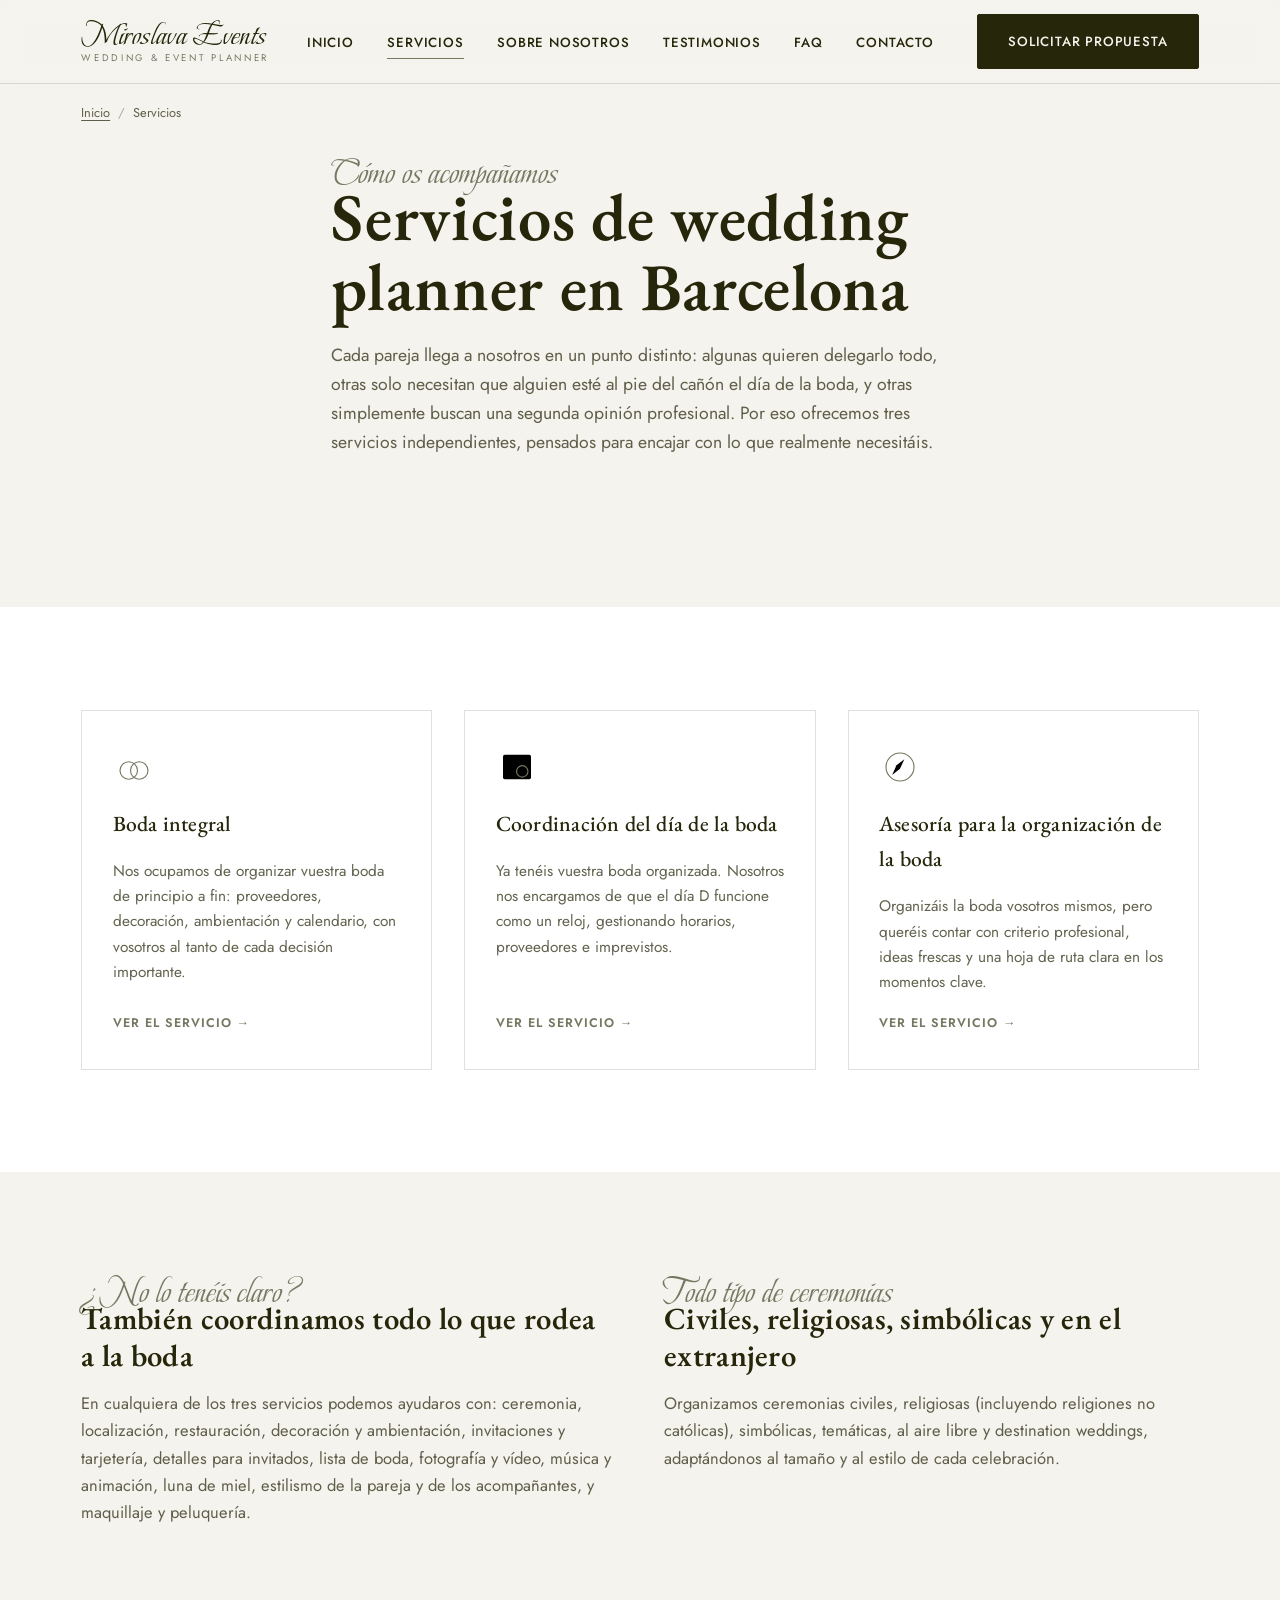
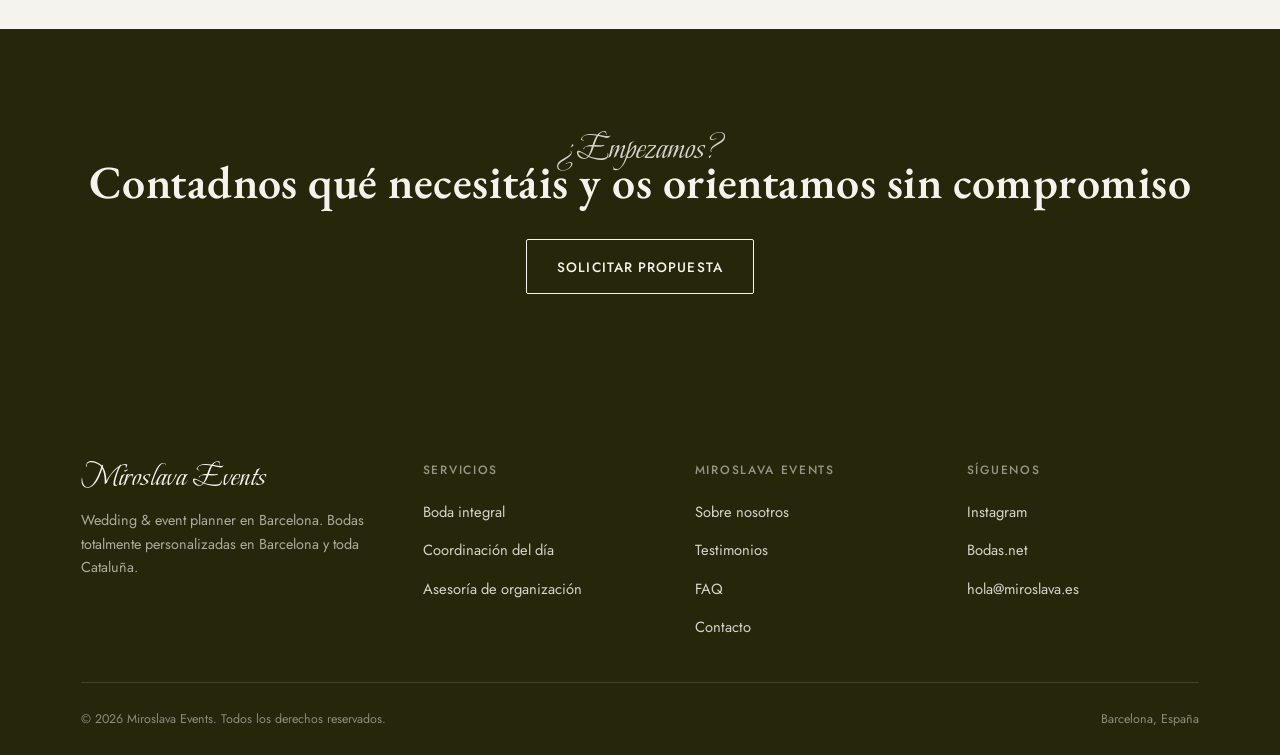
==== servicios/index.html @ 5ef37827 "Initial deploy: sync site files from private repo" ====
<!doctype html>
<html lang="es">
<head>
<meta charset="UTF-8">
<meta name="viewport" content="width=device-width, initial-scale=1">
<title>Servicios de Wedding Planner en Barcelona | Miroslava Events</title>
<meta name="description" content="Boda integral, coordinación del día de la boda y asesoría de organización. Descubre los tres servicios de wedding planner de Miroslava Events en Barcelona y Cataluña.">
<link rel="canonical" href="https://miroslava.es/servicios/">
<meta name="robots" content="index, follow, max-image-preview:large">

<meta property="og:type" content="website">
<meta property="og:site_name" content="Miroslava Events">
<meta property="og:title" content="Servicios de Wedding Planner en Barcelona | Miroslava Events">
<meta property="og:description" content="Boda integral, coordinación del día y asesoría de organización de bodas en Barcelona y Cataluña.">
<meta property="og:url" content="https://miroslava.es/servicios/">
<meta property="og:image" content="https://miroslava.es/assets/images/og-cover.jpg">
<meta property="og:locale" content="es_ES">
<meta name="twitter:card" content="summary_large_image">

<link rel="icon" href="/assets/images/favicon.svg" type="image/svg+xml">
<link rel="preconnect" href="https://fonts.googleapis.com">
<link rel="preconnect" href="https://fonts.gstatic.com" crossorigin>
<link href="https://fonts.googleapis.com/css2?family=EB+Garamond:ital,wght@0,400..800;1,400..800&family=Beau+Rivage&family=Jost:wght@400;500;600&display=swap" rel="stylesheet">
<link rel="stylesheet" href="/assets/css/style.css">

<script type="application/ld+json">
{
  "@context": "https://schema.org",
  "@type": "BreadcrumbList",
  "itemListElement": [
    {"@type": "ListItem", "position": 1, "name": "Inicio", "item": "https://miroslava.es/"},
    {"@type": "ListItem", "position": 2, "name": "Servicios", "item": "https://miroslava.es/servicios/"}
  ]
}
</script>
</head>
<body>
<a class="skip-link" href="#main">Saltar al contenido</a>

<header class="site-header">
  <div class="wrap">
    <a href="/" class="logo">Miroslava Events<small>Wedding &amp; Event Planner</small></a>
    <button class="nav-toggle" aria-expanded="false" aria-controls="main-nav" aria-label="Abrir menú"><span></span></button>
    <nav class="main-nav" id="main-nav" aria-label="Navegación principal">
      <ul>
        <li><a href="/">Inicio</a></li>
        <li class="has-dropdown">
          <a href="/servicios/" aria-current="page">Servicios</a>
          <div class="dropdown">
            <a href="/servicios/boda-integral.html">Boda integral</a>
            <a href="/servicios/coordinacion-dia-boda.html">Coordinación del día</a>
            <a href="/servicios/asesoria-organizacion-boda.html">Asesoría de organización</a>
          </div>
        </li>
        <li><a href="/#sobre-nosotros">Sobre nosotros</a></li>
        <li><a href="/#testimonios">Testimonios</a></li>
        <li><a href="/#faq">FAQ</a></li>
        <li><a href="/#contacto">Contacto</a></li>
        <li class="nav-cta"><a href="/#contacto" class="btn btn-primary">Solicitar propuesta</a></li>
      </ul>
    </nav>
  </div>
</header>

<nav class="breadcrumbs wrap" aria-label="Miga de pan">
  <a href="/">Inicio</a><span class="sep">/</span><span>Servicios</span>
</nav>

<main id="main">
  <section style="padding-top:1rem;">
    <div class="wrap section-head reveal">
      <span class="kicker">Cómo os acompañamos</span>
      <h1 class="heading-xl">Servicios de wedding planner en Barcelona</h1>
      <p class="lede" style="margin-top:1.2rem;">Cada pareja llega a nosotros en un punto distinto: algunas quieren delegarlo todo, otras solo necesitan que alguien esté al pie del cañón el día de la boda, y otras simplemente buscan una segunda opinión profesional. Por eso ofrecemos tres servicios independientes, pensados para encajar con lo que realmente necesitáis.</p>
    </div>
  </section>

  <section class="section-alt">
    <div class="wrap services-grid">
      <article class="service-card reveal">
        <svg class="icon" viewBox="0 0 48 48" aria-hidden="true"><circle cx="18" cy="28" r="10"/><circle cx="30" cy="28" r="10"/></svg>
        <h3>Boda integral</h3>
        <p>Nos ocupamos de organizar vuestra boda de principio a fin: proveedores, decoración, ambientación y calendario, con vosotros al tanto de cada decisión importante.</p>
        <a class="more" href="/servicios/boda-integral.html">Ver el servicio</a>
      </article>
      <article class="service-card reveal">
        <svg class="icon" viewBox="0 0 48 48" aria-hidden="true"><rect x="8" y="10" width="32" height="28" rx="2"/><line x1="8" y1="18" x2="40" y2="18"/><line x1="16" y1="6" x2="16" y2="14"/><line x1="32" y1="6" x2="32" y2="14"/><circle cx="30" cy="29" r="6.5"/><line x1="30" y1="25.5" x2="30" y2="29"/><line x1="30" y1="29" x2="32.5" y2="30.5"/></svg>
        <h3>Coordinación del día de la boda</h3>
        <p>Ya tenéis vuestra boda organizada. Nosotros nos encargamos de que el día D funcione como un reloj, gestionando horarios, proveedores e imprevistos.</p>
        <a class="more" href="/servicios/coordinacion-dia-boda.html">Ver el servicio</a>
      </article>
      <article class="service-card reveal">
        <svg class="icon" viewBox="0 0 48 48" aria-hidden="true"><circle cx="24" cy="24" r="16"/><polygon points="29,15 20,22 15,33 24,26"/></svg>
        <h3>Asesoría para la organización de la boda</h3>
        <p>Organizáis la boda vosotros mismos, pero queréis contar con criterio profesional, ideas frescas y una hoja de ruta clara en los momentos clave.</p>
        <a class="more" href="/servicios/asesoria-organizacion-boda.html">Ver el servicio</a>
      </article>
    </div>
  </section>

  <section>
    <div class="wrap two-col">
      <div class="reveal">
        <span class="kicker">¿No lo tenéis claro?</span>
        <h2 class="heading-md">También coordinamos todo lo que rodea a la boda</h2>
        <p style="margin-top:1rem; color:var(--c-drab-70);">En cualquiera de los tres servicios podemos ayudaros con: ceremonia, localización, restauración, decoración y ambientación, invitaciones y tarjetería, detalles para invitados, lista de boda, fotografía y vídeo, música y animación, luna de miel, estilismo de la pareja y de los acompañantes, y maquillaje y peluquería.</p>
      </div>
      <div class="reveal">
        <span class="kicker">Todo tipo de ceremonias</span>
        <h2 class="heading-md">Civiles, religiosas, simbólicas y en el extranjero</h2>
        <p style="margin-top:1rem; color:var(--c-drab-70);">Organizamos ceremonias civiles, religiosas (incluyendo religiones no católicas), simbólicas, temáticas, al aire libre y destination weddings, adaptándonos al tamaño y al estilo de cada celebración.</p>
      </div>
    </div>
  </section>

  <section class="section-dark center-cta">
    <div class="wrap">
      <span class="kicker" style="color:var(--c-timberwolf);">¿Empezamos?</span>
      <h2 class="heading-lg">Contadnos qué necesitáis y os orientamos sin compromiso</h2>
      <div style="margin-top:2rem;"><a class="btn btn-on-dark" href="/#contacto">Solicitar propuesta</a></div>
    </div>
  </section>
</main>

<footer class="site-footer">
  <div class="wrap">
    <div class="footer-grid">
      <div>
        <a href="/" class="logo">Miroslava Events</a>
        <p>Wedding &amp; event planner en Barcelona. Bodas totalmente personalizadas en Barcelona y toda Cataluña.</p>
      </div>
      <div class="footer-col">
        <h4>Servicios</h4>
        <ul>
          <li><a href="/servicios/boda-integral.html">Boda integral</a></li>
          <li><a href="/servicios/coordinacion-dia-boda.html">Coordinación del día</a></li>
          <li><a href="/servicios/asesoria-organizacion-boda.html">Asesoría de organización</a></li>
        </ul>
      </div>
      <div class="footer-col">
        <h4>Miroslava Events</h4>
        <ul>
          <li><a href="/#sobre-nosotros">Sobre nosotros</a></li>
          <li><a href="/#testimonios">Testimonios</a></li>
          <li><a href="/#faq">FAQ</a></li>
          <li><a href="/#contacto">Contacto</a></li>
        </ul>
      </div>
      <div class="footer-col">
        <h4>Síguenos</h4>
        <ul>
          <li><a href="https://www.instagram.com/miroslavaevents/" target="_blank" rel="noopener noreferrer">Instagram</a></li>
          <li><a href="https://www.bodas.net/organizacion-bodas/miroslava-events--e266155" target="_blank" rel="noopener noreferrer">Bodas.net</a></li>
          <li><a href="mailto:hola@miroslava.es">hola@miroslava.es</a></li>
        </ul>
      </div>
    </div>
    <div class="footer-bottom">
      <span>© <span data-year></span> Miroslava Events. Todos los derechos reservados.</span>
      <span>Barcelona, España</span>
    </div>
  </div>
</footer>

<script src="/assets/js/main.js"></script>
</body>
</html>
---- assets/css/style.css ----
/* ==========================================================================
   MIROSLAVA EVENTS — Design System
   Display: EB Garamond  |  Script accent: Beau Rivage  |  Body: Jost
   Palette: Isabelline / Timberwolf / Moss Green / Drab Dark Brown
   ========================================================================== */

:root{
  /* --- Brand palette (from official brand guidelines) --- */
  --c-isabelline: #F5F3EE;
  --c-timberwolf: #D6D4D0;
  --c-moss: #929376;
  --c-moss-dark: #767861;
  --c-drab: #25260A;
  --c-white: #FFFFFF;

  /* --- Derived tones --- */
  --c-moss-10: rgba(146,147,118,0.10);
  --c-moss-18: rgba(146,147,118,0.18);
  --c-moss-35: rgba(146,147,118,0.35);
  --c-drab-70: rgba(37,38,10,0.72);
  --c-drab-40: rgba(37,38,10,0.45);
  --c-line: rgba(37,38,10,0.14);

  /* --- Type --- */
  --f-display: "EB Garamond", serif;
  --f-script: "Beau Rivage", "Brush Script MT", cursive;
  --f-body: "Jost", "Helvetica Neue", Arial, sans-serif;

  /* --- Layout --- */
  --maxw: 1220px;
  --pad: clamp(1.25rem, 4vw, 3.5rem);
  --radius: 2px;

  /* --- Motion --- */
  --ease: cubic-bezier(.4,0,.2,1);
}

@media (prefers-reduced-motion: reduce){
  *{ animation-duration: 0.001ms !important; animation-iteration-count: 1 !important; transition-duration: 0.001ms !important; scroll-behavior: auto !important; }
}

*, *::before, *::after{ box-sizing: border-box; }
html{ scroll-behavior: smooth; }
body{
  margin:0;
  background: var(--c-isabelline);
  color: var(--c-drab);
  font-family: var(--f-body);
  font-size: 16.5px;
  line-height: 1.65;
  -webkit-font-smoothing: antialiased;
  text-rendering: optimizeLegibility;
}
img{ max-width:100%; display:block; }
a{ color: inherit; text-decoration: none; }
ul{ margin:0; padding:0; list-style:none; }
h1,h2,h3,h4{ margin:0; font-family: var(--f-display); font-weight: 500; letter-spacing: 0.01em; color: var(--c-drab); }
p{ margin:0; }
button{ font-family: inherit; cursor:pointer; }

a:focus-visible,
button:focus-visible,
input:focus-visible,
textarea:focus-visible,
summary:focus-visible{
  outline: 2px solid var(--c-drab);
  outline-offset: 3px;
}

.wrap{ max-width: var(--maxw); margin-inline:auto; padding-inline: var(--pad); }
.sr-only{
  position:absolute; width:1px;height:1px; padding:0; margin:-1px;
  overflow:hidden; clip:rect(0,0,0,0); white-space:nowrap; border:0;
}

/* ---------- Signature heading pattern (from brand guidelines) ---------- *
   small script "overline" word sitting above a large serif headline —
   mirrors the "Our / ETHOS" treatment in Miroslava's own brand book.     */
.kicker{
  display:block;
  font-family: var(--f-script);
  font-size: clamp(1.6rem, 3vw, 2.2rem);
  color: var(--c-moss-dark);
  margin-bottom: -0.6rem;
  line-height: 1;
}
.heading-xl{ font-size: clamp(2.4rem, 5.2vw, 4.4rem); line-height: 1.05; font-weight: 600; }
.heading-lg{ font-size: clamp(2rem, 3.6vw, 3rem); line-height: 1.1; font-weight: 600; }
.heading-md{ font-size: clamp(1.5rem, 2.4vw, 2rem); line-height: 1.2; font-weight: 600; }
.eyebrow{
  font-family: var(--f-body);
  font-size: 0.72rem;
  letter-spacing: 0.22em;
  text-transform: uppercase;
  color: var(--c-moss-dark);
  font-weight: 500;
}
.lede{ font-size: 1.1rem; color: var(--c-drab-70); max-width: 46em; }

/* ---------- Botanical line-art divider (original artwork, brand motif) --- */
.sprig{ display:block; margin: 1.75rem auto; opacity:0.8; }
.sprig path{ fill:none; stroke: var(--c-moss); stroke-width: 1.1; stroke-linecap: round; }
.sprig.left{ margin-left:0; }

hr.rule{ border:0; border-top: 1px solid var(--c-line); margin: 3rem 0; }

/* ---------- Buttons ---------- */
.btn{
  display:inline-flex; align-items:center; gap:.55rem;
  padding: 0.95rem 1.9rem;
  font-size: 0.85rem;
  letter-spacing: 0.08em;
  text-transform: uppercase;
  font-weight: 500;
  border-radius: var(--radius);
  border: 1px solid var(--c-drab);
  transition: background-color .25s var(--ease), color .25s var(--ease), border-color .25s var(--ease), transform .2s var(--ease);
  white-space: nowrap;
}
.btn-primary{ background: var(--c-drab); color: var(--c-isabelline); }
.btn-primary:hover{ background: var(--c-moss-dark); border-color: var(--c-moss-dark); transform: translateY(-1px); }
.btn-ghost{ background: transparent; color: var(--c-drab); }
.btn-ghost:hover{ background: var(--c-drab); color: var(--c-isabelline); transform: translateY(-1px); }
.btn-on-dark{ border-color: var(--c-isabelline); color: var(--c-isabelline); }
.btn-on-dark:hover{ background: var(--c-isabelline); color: var(--c-drab); }
.btn[aria-disabled="true"]{ opacity:.5; pointer-events:none; }

/* ==========================================================================
   HEADER / NAV
   ========================================================================== */
.site-header{
  position: sticky; top:0; z-index: 100;
  background: rgba(245,243,238,0.92);
  backdrop-filter: saturate(140%) blur(8px);
  border-bottom: 1px solid var(--c-line);
}
.site-header .wrap{
  display:flex; align-items:center; justify-content:space-between;
  padding-block: 0.9rem;
}
.logo{
  font-family: var(--f-script);
  font-size: 2rem;
  line-height: 1;
  color: var(--c-drab);
  letter-spacing: 0.01em;
}
.logo small{
  display:block;
  font-family: var(--f-body);
  font-size: 0.6rem;
  letter-spacing: 0.28em;
  text-transform: uppercase;
  color: var(--c-moss-dark);
  margin-top: 0.15rem;
}
.nav-toggle{
  display:none;
  background:none; border:none; width:44px; height:44px;
  position:relative;
}
.nav-toggle span, .nav-toggle span::before, .nav-toggle span::after{
  content:""; position:absolute; left:11px; right:11px; height:1.5px; background: var(--c-drab);
  transition: transform .25s var(--ease), opacity .25s var(--ease);
}
.nav-toggle span{ top:21px; }
.nav-toggle span::before{ top:-7px; }
.nav-toggle span::after{ top:7px; }
.nav-toggle[aria-expanded="true"] span{ background:transparent; }
.nav-toggle[aria-expanded="true"] span::before{ transform: translateY(7px) rotate(45deg); }
.nav-toggle[aria-expanded="true"] span::after{ transform: translateY(-7px) rotate(-45deg); }

.main-nav ul{ display:flex; align-items:center; gap: 2.1rem; }
.main-nav a{
  font-size: 0.83rem; letter-spacing: 0.06em; text-transform: uppercase;
  font-weight: 500; position:relative; padding: 0.3rem 0;
}
.main-nav a::after{
  content:""; position:absolute; left:0; bottom:-2px; width:0; height:1px;
  background: var(--c-moss-dark); transition: width .25s var(--ease);
}
.main-nav a:hover::after, .main-nav a[aria-current="page"]::after{ width:100%; }
.main-nav .has-dropdown{ position:relative; }
.main-nav .dropdown{
  position:absolute; top:calc(100% + 1.1rem); left:50%; transform:translateX(-50%);
  background: var(--c-white); border:1px solid var(--c-line); min-width:230px;
  padding: 0.5rem; box-shadow: 0 18px 40px rgba(37,38,10,0.08);
  opacity:0; visibility:hidden; translate: 0 6px;
  transition: opacity .2s var(--ease), translate .2s var(--ease), visibility .2s;
}
.main-nav .has-dropdown:hover .dropdown,
.main-nav .has-dropdown:focus-within .dropdown{ opacity:1; visibility:visible; translate:0 0; }
.dropdown a{ display:block; padding: 0.6rem 0.8rem; text-transform:none; letter-spacing:0.01em; font-size:0.85rem; }
.dropdown a:hover{ background: var(--c-moss-10); }
.dropdown a::after{ display:none; }
.nav-cta{ margin-left: 0.6rem; }
.nav-cta a.btn{
  /* .main-nav a tiene mayor especificidad (clase+etiqueta) que .btn (solo clase)
     y le recortaba el padding a 0.3rem 0; se restaura aquí el padding estándar
     de la sección 7.1 de la guía de diseño. */
  padding: 0.95rem 1.9rem;
}

@media (max-width: 900px){
  .nav-toggle{ display:block; }
  /* backdrop-filter en .site-header crea un containing block nuevo para sus
     descendientes position:fixed (spec CSS): sin esto, .main-nav pasa a
     posicionarse contra la caja del header en vez de contra el viewport,
     y el panel de menú móvil deja de cubrir la pantalla completa. Se retira
     solo mientras el menú está abierto; el panel ya tapa todo el contenido
     de debajo, así que no hay salto visual perceptible. */
  .site-header:has(.main-nav[data-open="true"]){ backdrop-filter: none; }
  .main-nav{
    position:fixed; inset: 68px 0 0 0; background: var(--c-isabelline);
    transform: translateX(100%); transition: transform .35s var(--ease);
    overflow-y:auto; padding: 2rem var(--pad);
  }
  .main-nav[data-open="true"]{ transform: translateX(0); }
  .main-nav ul{ flex-direction:column; align-items:flex-start; gap: 0; }
  .main-nav li{ width:100%; border-bottom: 1px solid var(--c-line); }
  .main-nav a{ display:block; padding: 1.1rem 0; font-size:1rem; }
  .main-nav .dropdown{
    position:static; transform:none; opacity:1; visibility:visible; translate:none;
    box-shadow:none; border:none; display:none; padding-left:1rem; min-width:0;
  }
  .main-nav .has-dropdown[data-open="true"] .dropdown{ display:block; }
  .nav-cta{ margin: 1.5rem 0 0; }
}

/* ==========================================================================
   HERO
   ========================================================================== */
/* ==========================================================================
   HERO — split layout with real photography
   ========================================================================== */
.hero-split{
  display:grid;
  grid-template-columns: minmax(320px, 34%) 1fr;
  align-items: stretch;
  min-height: min(86vh, 760px);
  padding-block: 0;
}
.hero-copy{
  display:flex;
  flex-direction:column;
  justify-content:center;
  padding: clamp(2.5rem, 6vw, 4.5rem) clamp(1.5rem, 4vw, 3rem);
}
.hero-copy .hero-eyebrow{
  display:block; margin: 0 0 1.5rem;
  font-size: 0.72rem; letter-spacing: 0.24em; text-transform:uppercase;
  color: var(--c-moss-dark); font-weight:500;
}
.hero-copy h1{ font-size: clamp(1.9rem, 2.7vw, 2.6rem); line-height:1.18; }
.hero-copy .lede{ max-width: 30em; margin-top: 1.2rem; font-size:1rem; }
.hero-ctas{
  display:flex;
  flex-direction:row;
  flex-wrap:wrap;
  gap:16px;
  justify-content:flex-start;
  margin-top:2rem;
}
.hero-ctas .btn{ width:auto; }

.hero-media{
  position:relative;
  overflow:hidden;
  min-height: 340px;
  background: var(--c-isabelline);
}
.hero-media img{
  position:absolute; inset:0;
  width:100%; height:100%;
  object-fit: cover;
  object-position: 58% 45%;
}
.hero-media .fade{
  position:absolute; inset:0;
  background: linear-gradient(90deg, var(--c-isabelline) 0%, rgba(245,243,238,0) min(7%, 84px));
  pointer-events:none;
}

@media (min-width: 900px){
  /* Titular que invade ligeramente la foto, como en la composición
     "Table of Contents" de la guía de marca — solo desktop. */
  .hero-copy h1{
    position: relative;
    z-index: 1;
    width: calc(100% + clamp(1.5rem, 4vw, 3rem) + 120px);
  }
}

@media (max-width: 900px){
  .hero-split{ grid-template-columns: 1fr; min-height:0; }
  .hero-media{ order:-1; aspect-ratio: 4/5; min-height:0; }
  .hero-media img{ object-position: 68% 50%; }
  .hero-media .fade{ background: linear-gradient(180deg, rgba(245,243,238,0) 0%, rgba(245,243,238,0) calc(100% - min(8%, 56px)), var(--c-isabelline) 100%); }
  .hero-copy{ text-align:left; padding-top: 2.2rem; }
  .hero-ctas{ gap:10px; }
}



.trust-strip{
  border-top: 1px solid var(--c-line); border-bottom: 1px solid var(--c-line);
  background: var(--c-white);
}
.trust-strip ul{
  display:flex; flex-wrap:wrap; justify-content:center; gap: 0.6rem 3rem;
  padding-block: 1.3rem; text-align:center;
}
.trust-strip li{ font-size: 0.82rem; letter-spacing:0.04em; color: var(--c-drab-70); display:flex; align-items:center; gap:.5rem; }
.trust-strip strong{ color:var(--c-drab); font-weight:600; }
.trust-strip .star{ color: var(--c-moss-dark); }

/* ==========================================================================
   SECTIONS (generic)
   ========================================================================== */
section{ padding-block: clamp(3.5rem, 8vw, 6.5rem); }
.section-head{ max-width: 720px; margin-bottom: 3rem; }
.section-head.center{ margin-inline:auto; text-align:center; }
.section-alt{ background: var(--c-white); }
.section-dark{ background: var(--c-drab); color: var(--c-isabelline); }
.section-dark h2, .section-dark h3{ color: var(--c-isabelline); }
.section-dark .lede{ color: rgba(245,243,238,0.75); }
.section-moss{ background: var(--c-moss-10); }

/* ---------- Photo placeholder (swap for real photography) ---------- */
.photo-placeholder{
  position:relative; width:100%; border-radius: var(--radius);
  background: linear-gradient(155deg, var(--c-timberwolf) 0%, var(--c-isabelline) 55%, var(--c-moss-18) 100%);
  display:flex; align-items:center; justify-content:center;
  overflow:hidden;
}
.photo-placeholder::before{
  content:""; position:absolute; inset:0;
  background-image: radial-gradient(rgba(37,38,10,0.05) 1px, transparent 1px);
  background-size: 14px 14px;
  opacity:.5;
}
.photo-placeholder svg{ position:relative; width: 34%; max-width:120px; opacity:.55; }
.ph-1x1{ aspect-ratio: 1/1; }
.ph-4x5{ aspect-ratio: 4/5; }
.ph-3x2{ aspect-ratio: 3/2; }
.ph-16x9{ aspect-ratio: 16/9; }

img.ph-1x1, img.ph-4x5, img.ph-3x2, img.ph-16x9{
  display:block; width:100%; height:auto; object-fit:cover; border-radius: var(--radius);
}

/* ==========================================================================
   SERVICES GRID
   ========================================================================== */
.services-grid{ display:grid; grid-template-columns: repeat(3, 1fr); gap: 2rem; }
.service-card{
  background: var(--c-white); border:1px solid var(--c-line);
  padding: 2.2rem 1.9rem; display:flex; flex-direction:column; gap:1.1rem;
  transition: transform .3s var(--ease), box-shadow .3s var(--ease);
}
.service-card:hover{ transform: translateY(-6px); box-shadow: 0 22px 44px rgba(37,38,10,0.08); }
.service-card .icon{ width:42px; height:42px; }
.service-card .icon path, .service-card .icon circle{ fill:none; stroke: var(--c-moss-dark); stroke-width:1.3; }
.service-card h3{ font-size:1.35rem; }
.service-card p{ color: var(--c-drab-70); font-size:0.96rem; }
.service-card .more{ margin-top:auto; font-size:0.78rem; letter-spacing:0.08em; text-transform:uppercase; color: var(--c-moss-dark); font-weight:600; }
.service-card .more::after{ content:" →"; transition: margin .2s var(--ease); }
.service-card:hover .more::after{ margin-left:4px; }

@media (max-width: 860px){
  .services-grid{ grid-template-columns: 1fr; }
}

/* ==========================================================================
   PROCESS (real ordered sequence — numbering is meaningful here)
   ========================================================================== */
.process{ display:grid; grid-template-columns: repeat(4,1fr); gap: 2rem; counter-reset: step; list-style: none; }
.process li{ counter-increment: step; position:relative; padding-top: 2.6rem; }
.process li::before{
  content: counter(step, decimal-leading-zero);
  font-family: var(--f-display); font-size:1.4rem; color: var(--c-moss-dark);
  position:absolute; top:0; left:0;
}
.process li::after{
  content:""; position:absolute; top: 0.7rem; left: 3.1rem; right:-1rem; height:1px; background: var(--c-line);
}
.process li:last-child::after{ display:none; }
.process h3{ font-size:1.1rem; margin-bottom:.5rem; }
.process p{ font-size:0.92rem; color: var(--c-drab-70); }
@media (max-width: 860px){
  .process{ grid-template-columns: 1fr 1fr; }
  .process li::after{ display:none; }
}
@media (max-width: 520px){ .process{ grid-template-columns: 1fr; } }

/* ==========================================================================
   ABOUT
   ========================================================================== */
.about-grid{ display:grid; grid-template-columns: 0.9fr 1.1fr; gap: 3.5rem; align-items:center; }
@media (max-width: 860px){ .about-grid{ grid-template-columns:1fr; } }
.pill-list{ display:flex; flex-wrap:wrap; gap:.6rem; margin-top:1.5rem; }
.pill{
  border:1px solid var(--c-line); padding: .45rem .95rem; font-size:.78rem;
  letter-spacing:.03em; border-radius: 999px; color: var(--c-drab-70);
}

/* ==========================================================================
   TESTIMONIALS
   ========================================================================== */
.testimonial-card{
  background: var(--c-white); border:1px solid var(--c-line);
  padding: 2.6rem clamp(1.6rem,4vw,3rem); max-width: 780px; margin-inline:auto;
  text-align:center;
}
.testimonial-card .stars{ color: var(--c-moss-dark); letter-spacing:.2em; font-size:1rem; margin-bottom:1rem; }
.testimonial-card blockquote{ font-family: var(--f-display); font-style:italic; font-weight:500; font-size: clamp(1.15rem,2vw,1.5rem); line-height:1.5; margin:0 0 1.3rem; }
.testimonial-card cite{ font-style:normal; font-size:.85rem; color: var(--c-drab-70); display:block; }
.testimonial-card cite a{ color: var(--c-moss-dark); text-decoration:underline; text-underline-offset:3px; }

/* ==========================================================================
   FAQ (accordion)
   ========================================================================== */
.faq-list{ max-width: 820px; margin-inline:auto; display:flex; flex-direction:column; gap: 0.85rem; }
.faq-item{ border:1px solid var(--c-line); background: var(--c-white); }
.faq-item summary{
  list-style:none; cursor:pointer; padding: 1.2rem 1.5rem; display:flex; align-items:center; justify-content:space-between;
  font-weight:500; gap:1rem;
}
.faq-item summary::-webkit-details-marker{ display:none; }
.faq-item summary .q-icon{ flex-shrink:0; width:20px; height:20px; position:relative; }
.faq-item summary .q-icon::before, .faq-item summary .q-icon::after{
  content:""; position:absolute; background: var(--c-drab); transition: transform .25s var(--ease), opacity .25s var(--ease);
}
.faq-item summary .q-icon::before{ top:9px; left:2px; right:2px; height:1.5px; }
.faq-item summary .q-icon::after{ top:2px; bottom:2px; left:9px; width:1.5px; }
.faq-item[open] summary .q-icon::after{ opacity:0; }
.faq-item .faq-a{ padding: 0 1.5rem 1.4rem; color: var(--c-drab-70); font-size:0.96rem; max-width: 65ch; }
.faq-group-title{ font-family:var(--f-display); font-size:1.3rem; margin: 2.6rem 0 1.2rem; }
.faq-group-title:first-child{ margin-top:0; }

/* ==========================================================================
   CONTACT
   ========================================================================== */
.contact-grid{ display:grid; grid-template-columns: 1fr 1fr; gap: 3.5rem; }
@media (max-width: 900px){ .contact-grid{ grid-template-columns:1fr; } }
.field{ display:flex; flex-direction:column; gap:.4rem; margin-bottom:1.3rem; }
.field label{ font-size:.78rem; letter-spacing:.05em; text-transform:uppercase; color: var(--c-drab-70); }
.field input, .field select, .field textarea{
  font-family: var(--f-body); font-size:1rem; padding: .8rem .9rem;
  border:1px solid var(--c-line); background: var(--c-white); color: var(--c-drab);
  border-radius: var(--radius);
}
.field input:focus, .field select:focus, .field textarea:focus{ border-color: var(--c-moss); }
.field-row{ display:grid; grid-template-columns:1fr 1fr; gap:1rem; }
@media (max-width:560px){ .field-row{ grid-template-columns:1fr; } }
.consent{ display:flex; gap:.6rem; align-items:flex-start; font-size:.83rem; color:var(--c-drab-70); margin-bottom:1.4rem; }
.consent input{ margin-top:.25rem; }
.form-note{ font-size:.8rem; color: var(--c-drab-70); margin-top:.9rem; }
.form-status{ font-size:.85rem; margin-top:1rem; display:none; padding:.8rem 1rem; border-radius:var(--radius); }
.form-status.ok{ display:block; background: var(--c-moss-10); color: var(--c-moss-dark); }
.form-status.err{ display:block; background:#f6dede; color:#8a2e2e; }

.contact-info-card{ background: var(--c-white); border:1px solid var(--c-line); padding: 2.2rem; }
.contact-info-card h3{ font-size:1.2rem; margin-bottom:1.4rem; }
.contact-info-card ul{ display:flex; flex-direction:column; gap:1.1rem; }
.contact-info-card li{ display:flex; gap:.9rem; align-items:flex-start; font-size:.95rem; }
.contact-info-card svg{ flex-shrink:0; width:20px; height:20px; margin-top:2px; }
.contact-info-card svg path, .contact-info-card svg circle{ fill:none; stroke:var(--c-moss-dark); stroke-width:1.4; }
.contact-info-card a{ text-decoration:underline; text-underline-offset:3px; }
.area-list{ display:flex; flex-wrap:wrap; gap:.5rem; margin-top:1rem; }

/* ==========================================================================
   BREADCRUMBS
   ========================================================================== */
.breadcrumbs{ padding-block: 1.1rem; font-size:.8rem; color: var(--c-drab-70); }
.breadcrumbs a{ text-decoration:underline; text-underline-offset:3px; }
.breadcrumbs .sep{ margin:0 .5rem; opacity:.5; }

/* ==========================================================================
   SERVICE PAGE SPECIFIC
   ========================================================================== */
.service-hero{ padding-block: clamp(2.5rem,6vw,4rem) clamp(2.5rem,5vw,4rem); }
.service-hero .wrap{ display:grid; grid-template-columns: 1.05fr 0.95fr; gap:3rem; align-items:center; }
@media (max-width:900px){ .service-hero .wrap{ grid-template-columns:1fr; } }
.included-list{ display:grid; grid-template-columns: 1fr 1fr; gap: .9rem 1.6rem; margin-top:1.6rem; }
@media (max-width:640px){ .included-list{ grid-template-columns:1fr; } }
.included-list li{ display:flex; gap:.7rem; font-size:.96rem; align-items:flex-start; }
.included-list svg{ flex-shrink:0; width:18px; height:18px; margin-top:3px; }
.included-list path{ fill:none; stroke:var(--c-moss-dark); stroke-width:1.6; }
.ideal-for{ display:flex; gap:1.5rem; flex-wrap:wrap; margin-top:1.5rem; }
.ideal-for .stat{ text-align:center; }
.ideal-for .stat strong{ display:block; font-family:var(--f-display); font-size:1.8rem; }
.ideal-for .stat span{ font-size:.75rem; letter-spacing:.05em; text-transform:uppercase; color:var(--c-drab-70); }

.related-services{ display:flex; gap:1rem; flex-wrap:wrap; }
.related-services a{
  border:1px solid var(--c-line); padding:.7rem 1.2rem; font-size:.85rem;
  background:var(--c-white); transition: background .2s var(--ease);
}
.related-services a:hover{ background: var(--c-moss-10); }

/* ==========================================================================
   FOOTER
   ========================================================================== */
.site-footer{ background: var(--c-drab); color: var(--c-isabelline); padding-block: 4rem 1.6rem; }
.footer-grid{ display:grid; grid-template-columns: 1.3fr 1fr 1fr 1fr; gap: 2.5rem; padding-bottom: 2.6rem; border-bottom:1px solid rgba(245,243,238,0.14); }
@media (max-width:860px){ .footer-grid{ grid-template-columns: 1fr 1fr; } }
@media (max-width:560px){ .footer-grid{ grid-template-columns: 1fr; } }
.footer-grid .logo{ color: var(--c-isabelline); }
.footer-grid p{ color: rgba(245,243,238,0.65); font-size:.9rem; margin-top:1rem; max-width:32ch; }
.footer-col h4{ font-family:var(--f-body); font-size:.75rem; letter-spacing:.14em; text-transform:uppercase; color: rgba(245,243,238,0.55); margin-bottom:1.1rem; }
.footer-col ul{ display:flex; flex-direction:column; gap:.7rem; }
.footer-col a{ font-size:.92rem; color: rgba(245,243,238,0.85); }
.footer-col a:hover{ color: var(--c-isabelline); text-decoration:underline; text-underline-offset:3px; }
.footer-bottom{ display:flex; justify-content:space-between; flex-wrap:wrap; gap:1rem; padding-top:1.6rem; font-size:.78rem; color: rgba(245,243,238,0.5); }
.footer-bottom a{ color: rgba(245,243,238,0.7); }

/* ==========================================================================
   MISC
   ========================================================================== */
.skip-link{
  position:absolute; left:-9999px; top:auto; background:var(--c-drab); color:var(--c-isabelline);
  padding: 0.8rem 1.2rem; z-index:1000;
}
.skip-link:focus{ left: 1rem; top: 1rem; }

.reveal{ opacity:0; transform: translateY(18px); transition: opacity .7s var(--ease), transform .7s var(--ease); }
.reveal.is-visible{ opacity:1; transform:none; }

.two-col{ display:grid; grid-template-columns:1fr 1fr; gap:3rem; }
@media (max-width:860px){ .two-col{ grid-template-columns:1fr; } }

.center-cta{ text-align:center; }
.center-cta .lede{ margin-inline:auto; }
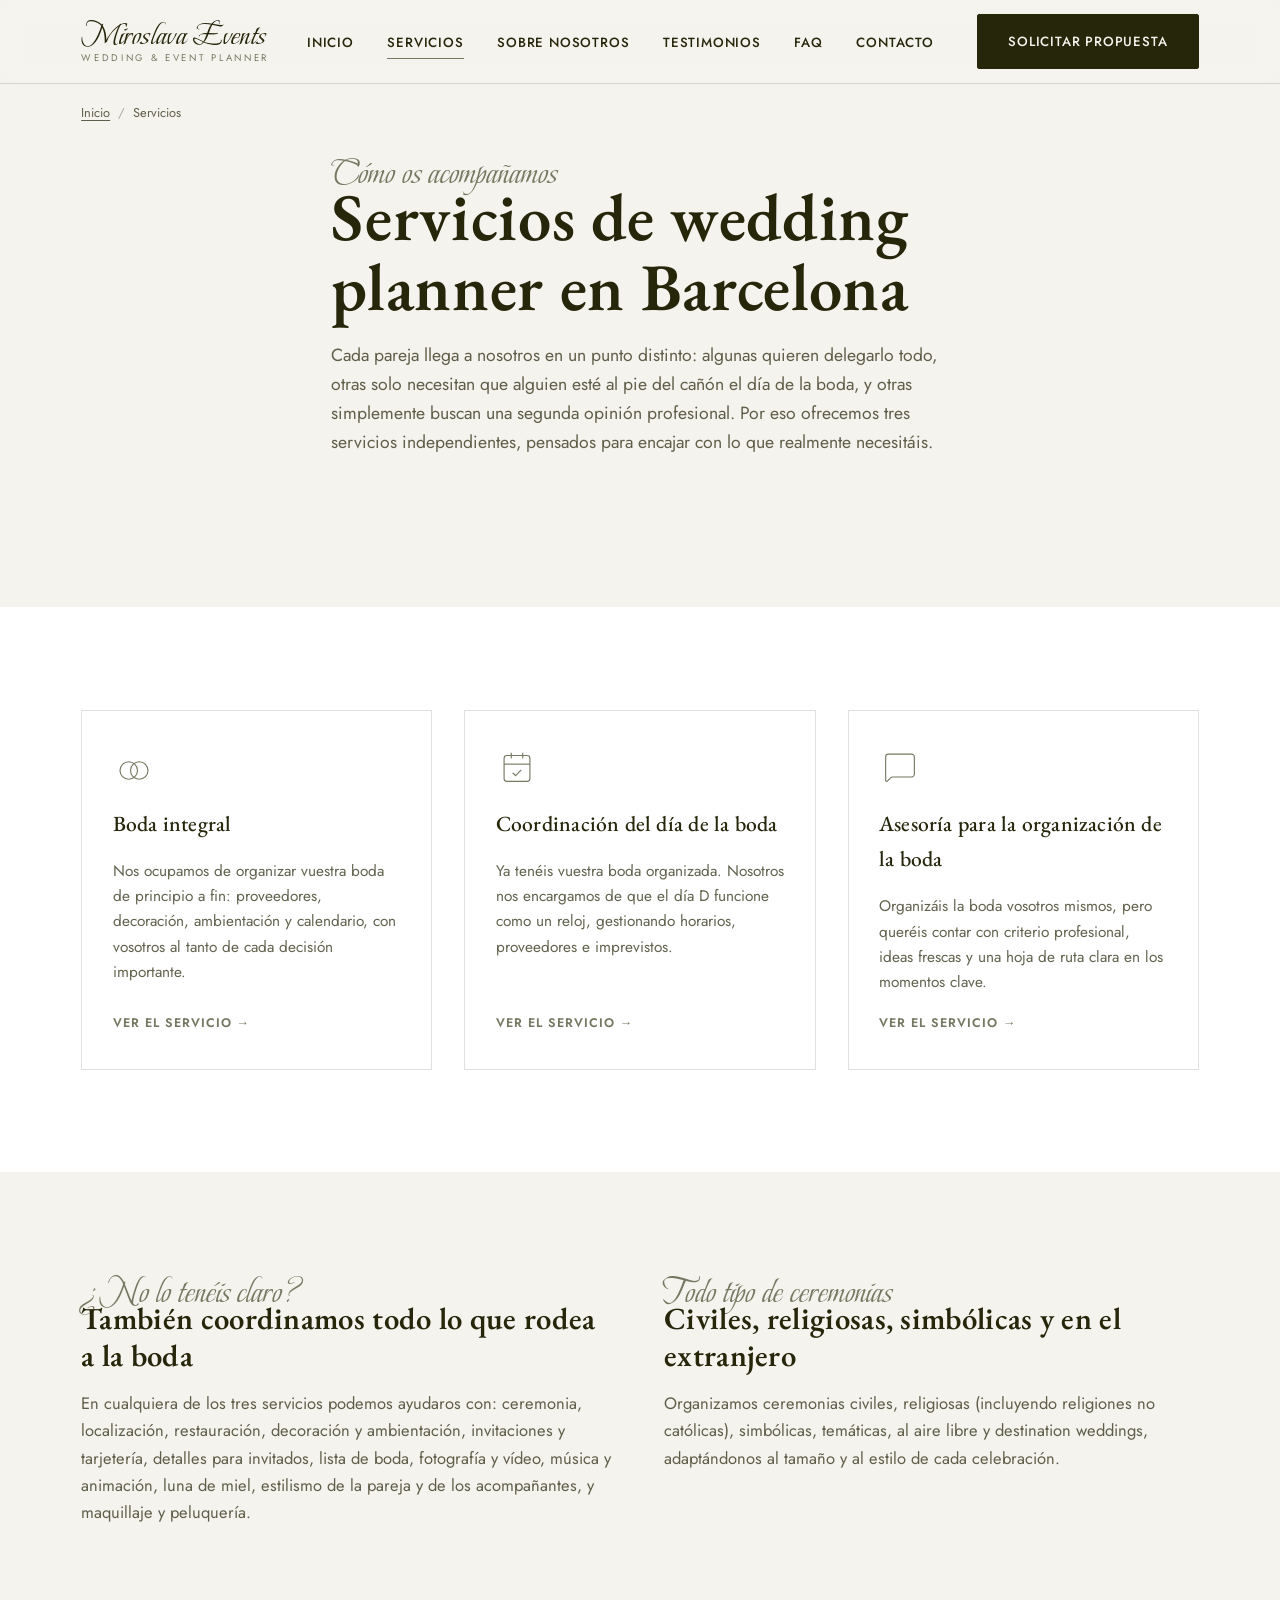
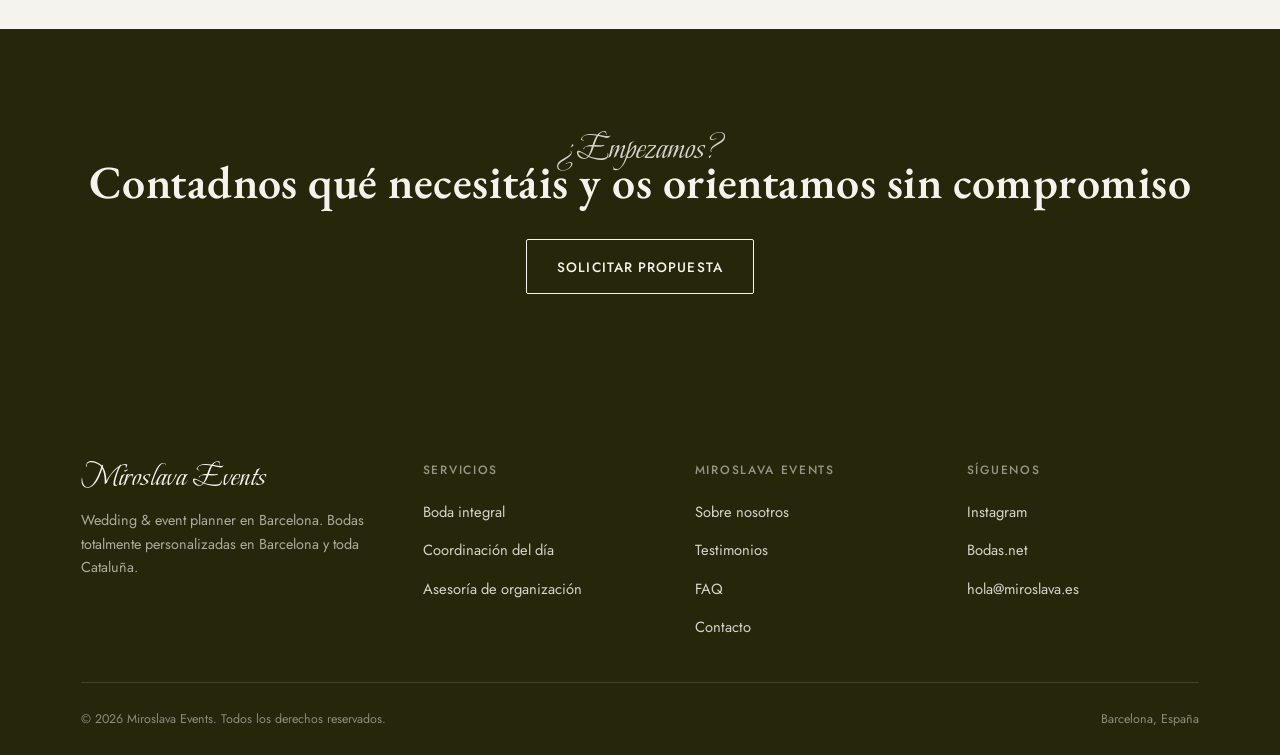
==== commit f9282494: "Deploy: sync site files from private repo (2026-07-13)" ====
--- a/servicios/index.html
+++ b/servicios/index.html
@@ -84,13 +84,13 @@
         <a class="more" href="/servicios/boda-integral.html">Ver el servicio</a>
       </article>
       <article class="service-card reveal">
-        <svg class="icon" viewBox="0 0 48 48" aria-hidden="true"><rect x="8" y="10" width="32" height="28" rx="2"/><line x1="8" y1="18" x2="40" y2="18"/><line x1="16" y1="6" x2="16" y2="14"/><line x1="32" y1="6" x2="32" y2="14"/><circle cx="30" cy="29" r="6.5"/><line x1="30" y1="25.5" x2="30" y2="29"/><line x1="30" y1="29" x2="32.5" y2="30.5"/></svg>
+        <svg class="icon" viewBox="0 0 48 48" aria-hidden="true"><path d="M17.44 7.6v6.56"/><path d="M30.56 7.6v6.56"/><rect x="9.24" y="10.88" width="29.52" height="29.52" rx="3.28"/><path d="M9.24 20.72h29.52"/><path d="m19.08 30.56 3.28 3.28 6.56-6.56"/></svg>
         <h3>Coordinación del día de la boda</h3>
         <p>Ya tenéis vuestra boda organizada. Nosotros nos encargamos de que el día D funcione como un reloj, gestionando horarios, proveedores e imprevistos.</p>
         <a class="more" href="/servicios/coordinacion-dia-boda.html">Ver el servicio</a>
       </article>
       <article class="service-card reveal">
-        <svg class="icon" viewBox="0 0 48 48" aria-hidden="true"><circle cx="24" cy="24" r="16"/><polygon points="29,15 20,22 15,33 24,26"/></svg>
+        <svg class="icon" viewBox="0 0 48 48" aria-hidden="true"><path d="M40.4 32.2A3.28 3.28 0 0 1 37.12 35.48L15.52 35.48A3.28 3.28 0 0 0 13.2 36.44L9.59 40.05A1.16 1.16 0 0 1 7.6 39.23L7.6 12.52A3.28 3.28 0 0 1 10.88 9.24L37.12 9.24A3.28 3.28 0 0 1 40.4 12.52Z"/></svg>
         <h3>Asesoría para la organización de la boda</h3>
         <p>Organizáis la boda vosotros mismos, pero queréis contar con criterio profesional, ideas frescas y una hoja de ruta clara en los momentos clave.</p>
         <a class="more" href="/servicios/asesoria-organizacion-boda.html">Ver el servicio</a>
--- a/assets/css/style.css
+++ b/assets/css/style.css
@@ -130,9 +130,17 @@
    ========================================================================== */
 .site-header{
   position: sticky; top:0; z-index: 100;
+  border-bottom: 1px solid var(--c-line);
+}
+/* El fondo/blur vive en un pseudo-elemento en vez de en .site-header
+   directamente: backdrop-filter en el propio header crea un containing
+   block para sus descendientes position:fixed (spec CSS), lo que rompe
+   el panel de menú móvil (position:fixed en .main-nav) haciendo que se
+   posicione contra la caja del header en vez de contra el viewport. */
+.site-header::before{
+  content:""; position:absolute; inset:0; z-index:-1;
   background: rgba(245,243,238,0.92);
   backdrop-filter: saturate(140%) blur(8px);
-  border-bottom: 1px solid var(--c-line);
 }
 .site-header .wrap{
   display:flex; align-items:center; justify-content:space-between;
@@ -160,12 +168,15 @@
   position:relative;
 }
 .nav-toggle span, .nav-toggle span::before, .nav-toggle span::after{
-  content:""; position:absolute; left:11px; right:11px; height:1.5px; background: var(--c-drab);
+  content:""; position:absolute; height:1.5px; background: var(--c-drab);
   transition: transform .25s var(--ease), opacity .25s var(--ease);
 }
-.nav-toggle span{ top:21px; }
-.nav-toggle span::before{ top:-7px; }
-.nav-toggle span::after{ top:7px; }
+.nav-toggle span{ left:11px; right:11px; top:21px; }
+/* left/right:0 (no 11px) porque el span ya es position:absolute y por
+   tanto el containing block de sus propios ::before/::after — heredar
+   left:11px;right:11px del span dejaba 0px de ancho para estas barras. */
+.nav-toggle span::before{ left:0; right:0; top:-7px; }
+.nav-toggle span::after{ left:0; right:0; top:7px; }
 .nav-toggle[aria-expanded="true"] span{ background:transparent; }
 .nav-toggle[aria-expanded="true"] span::before{ transform: translateY(7px) rotate(45deg); }
 .nav-toggle[aria-expanded="true"] span::after{ transform: translateY(-7px) rotate(-45deg); }
@@ -201,15 +212,13 @@
   padding: 0.95rem 1.9rem;
 }
 
-@media (max-width: 900px){
+/* 1240px (no 900px como el resto de breakpoints del sitio): el contenido
+   real del nav de escritorio (6 enlaces + botón CTA) más el logo necesita
+   ≈1070px libres dentro del .wrap; por debajo de ~1100px se desborda y el
+   botón queda pegado al borde derecho con el logo aislado a la izquierda.
+   1240px deja un margen cómodo (~70px) para que quepa con espacio. */
+@media (max-width: 1240px){
   .nav-toggle{ display:block; }
-  /* backdrop-filter en .site-header crea un containing block nuevo para sus
-     descendientes position:fixed (spec CSS): sin esto, .main-nav pasa a
-     posicionarse contra la caja del header en vez de contra el viewport,
-     y el panel de menú móvil deja de cubrir la pantalla completa. Se retira
-     solo mientras el menú está abierto; el panel ya tapa todo el contenido
-     de debajo, así que no hay salto visual perceptible. */
-  .site-header:has(.main-nav[data-open="true"]){ backdrop-filter: none; }
   .main-nav{
     position:fixed; inset: 68px 0 0 0; background: var(--c-isabelline);
     transform: translateX(100%); transition: transform .35s var(--ease);
@@ -360,7 +369,7 @@
 }
 .service-card:hover{ transform: translateY(-6px); box-shadow: 0 22px 44px rgba(37,38,10,0.08); }
 .service-card .icon{ width:42px; height:42px; }
-.service-card .icon path, .service-card .icon circle{ fill:none; stroke: var(--c-moss-dark); stroke-width:1.3; }
+.service-card .icon path, .service-card .icon circle, .service-card .icon rect, .service-card .icon line{ fill:none; stroke: var(--c-moss-dark); stroke-width:1.3; }
 .service-card h3{ font-size:1.35rem; }
 .service-card p{ color: var(--c-drab-70); font-size:0.96rem; }
 .service-card .more{ margin-top:auto; font-size:0.78rem; letter-spacing:0.08em; text-transform:uppercase; color: var(--c-moss-dark); font-weight:600; }
@@ -465,7 +474,7 @@
 .contact-info-card ul{ display:flex; flex-direction:column; gap:1.1rem; }
 .contact-info-card li{ display:flex; gap:.9rem; align-items:flex-start; font-size:.95rem; }
 .contact-info-card svg{ flex-shrink:0; width:20px; height:20px; margin-top:2px; }
-.contact-info-card svg path, .contact-info-card svg circle{ fill:none; stroke:var(--c-moss-dark); stroke-width:1.4; }
+.contact-info-card svg path, .contact-info-card svg circle, .contact-info-card svg rect, .contact-info-card svg line{ fill:none; stroke:var(--c-moss-dark); stroke-width:1.4; }
 .contact-info-card a{ text-decoration:underline; text-underline-offset:3px; }
 .area-list{ display:flex; flex-wrap:wrap; gap:.5rem; margin-top:1rem; }
 
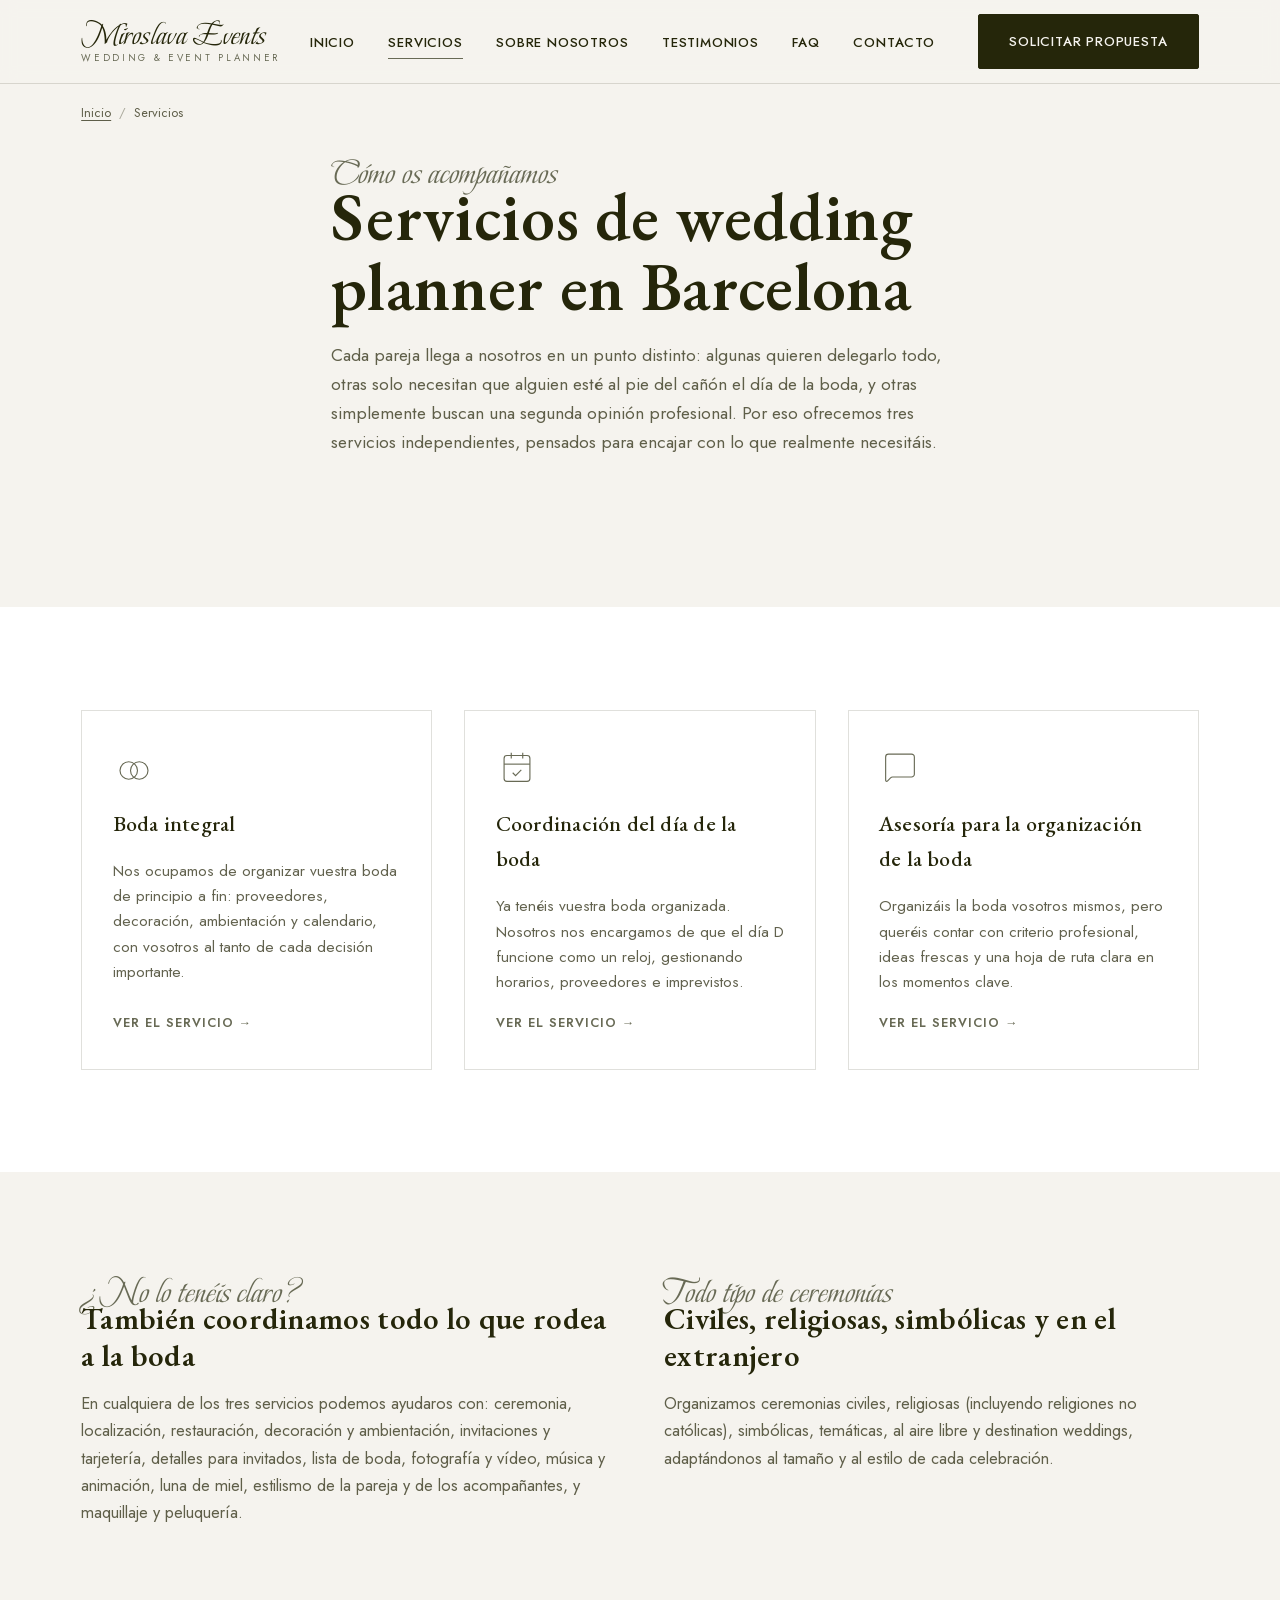
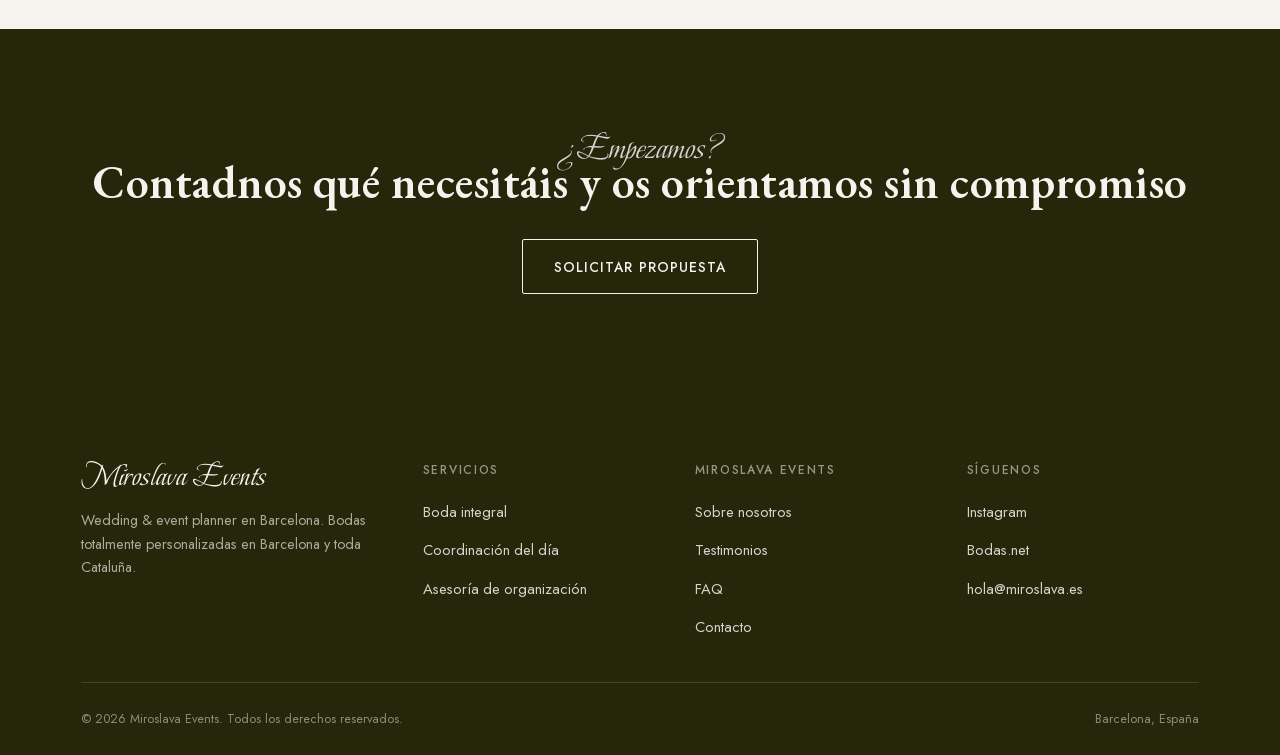
==== commit f79eb166: "Deploy: sync site files from private repo (2026-07-13)" ====
--- a/servicios/index.html
+++ b/servicios/index.html
@@ -1,6 +1,15 @@
 <!doctype html>
 <html lang="es">
 <head>
+<!-- Google tag (gtag.js) -->
+<script async src="https://www.googletagmanager.com/gtag/js?id=G-KEJB0YLHL4"></script>
+<script>
+  window.dataLayer = window.dataLayer || [];
+  function gtag(){dataLayer.push(arguments);}
+  gtag('js', new Date());
+
+  gtag('config', 'G-KEJB0YLHL4');
+</script>
 <meta charset="UTF-8">
 <meta name="viewport" content="width=device-width, initial-scale=1">
 <title>Servicios de Wedding Planner en Barcelona | Miroslava Events</title>
@@ -18,9 +27,6 @@
 <meta name="twitter:card" content="summary_large_image">
 
 <link rel="icon" href="/assets/images/favicon.svg" type="image/svg+xml">
-<link rel="preconnect" href="https://fonts.googleapis.com">
-<link rel="preconnect" href="https://fonts.gstatic.com" crossorigin>
-<link href="https://fonts.googleapis.com/css2?family=EB+Garamond:ital,wght@0,400..800;1,400..800&family=Beau+Rivage&family=Jost:wght@400;500;600&display=swap" rel="stylesheet">
 <link rel="stylesheet" href="/assets/css/style.css">
 
 <script type="application/ld+json">
--- a/assets/css/style.css
+++ b/assets/css/style.css
@@ -3,13 +3,48 @@
    Display: EB Garamond  |  Script accent: Beau Rivage  |  Body: Jost
    Palette: Isabelline / Timberwolf / Moss Green / Drab Dark Brown
    ========================================================================== */
+
+/* Self-hosted fonts (latin subset only — covers Spanish diacritics á/é/í/ó/ú/ñ/¿/¡).
+   Mirrors what Google Fonts serves for this same family/weight/subset combo. */
+@font-face{
+  font-family: "EB Garamond";
+  font-style: normal;
+  font-weight: 400 800;
+  font-display: swap;
+  src: url("/assets/fonts/eb-garamond-variable.woff2") format("woff2");
+  unicode-range: U+0000-00FF, U+0131, U+0152-0153, U+02BB-02BC, U+02C6, U+02DA, U+02DC, U+0304, U+0308, U+0329, U+2000-206F, U+20AC, U+2122, U+2191, U+2193, U+2212, U+2215, U+FEFF, U+FFFD;
+}
+@font-face{
+  font-family: "EB Garamond";
+  font-style: italic;
+  font-weight: 400 800;
+  font-display: swap;
+  src: url("/assets/fonts/eb-garamond-italic-variable.woff2") format("woff2");
+  unicode-range: U+0000-00FF, U+0131, U+0152-0153, U+02BB-02BC, U+02C6, U+02DA, U+02DC, U+0304, U+0308, U+0329, U+2000-206F, U+20AC, U+2122, U+2191, U+2193, U+2212, U+2215, U+FEFF, U+FFFD;
+}
+@font-face{
+  font-family: "Beau Rivage";
+  font-style: normal;
+  font-weight: 400;
+  font-display: swap;
+  src: url("/assets/fonts/beau-rivage.woff2") format("woff2");
+  unicode-range: U+0000-00FF, U+0131, U+0152-0153, U+02BB-02BC, U+02C6, U+02DA, U+02DC, U+0304, U+0308, U+0329, U+2000-206F, U+20AC, U+2122, U+2191, U+2193, U+2212, U+2215, U+FEFF, U+FFFD;
+}
+@font-face{
+  font-family: "Jost";
+  font-style: normal;
+  font-weight: 400 600;
+  font-display: swap;
+  src: url("/assets/fonts/jost-variable.woff2") format("woff2");
+  unicode-range: U+0000-00FF, U+0131, U+0152-0153, U+02BB-02BC, U+02C6, U+02DA, U+02DC, U+0304, U+0308, U+0329, U+2000-206F, U+20AC, U+2122, U+2191, U+2193, U+2212, U+2215, U+FEFF, U+FFFD;
+}
 
 :root{
   /* --- Brand palette (from official brand guidelines) --- */
   --c-isabelline: #F5F3EE;
   --c-timberwolf: #D6D4D0;
   --c-moss: #929376;
-  --c-moss-dark: #767861;
+  --c-moss-dark: #686A55; /* darkened from #767861 for WCAG AA contrast on .eyebrow/.hero-eyebrow text */
   --c-drab: #25260A;
   --c-white: #FFFFFF;
 
